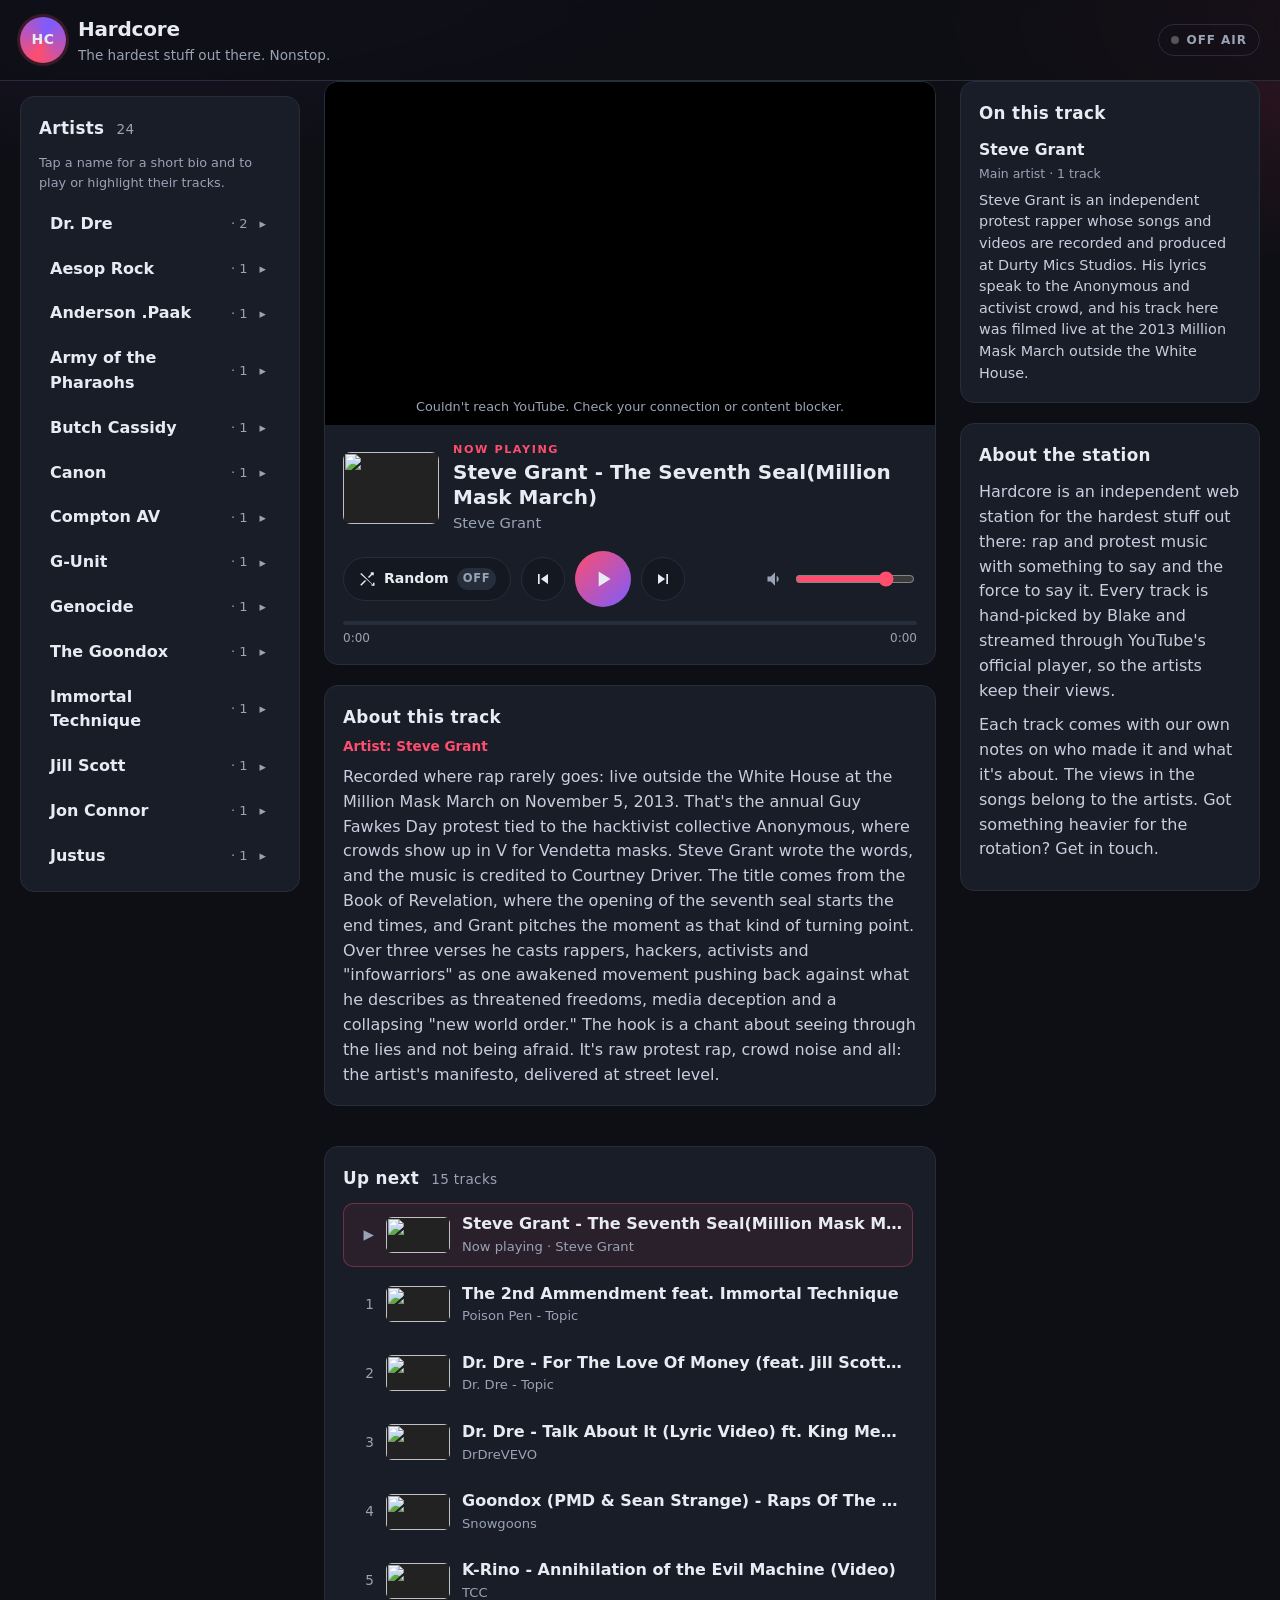
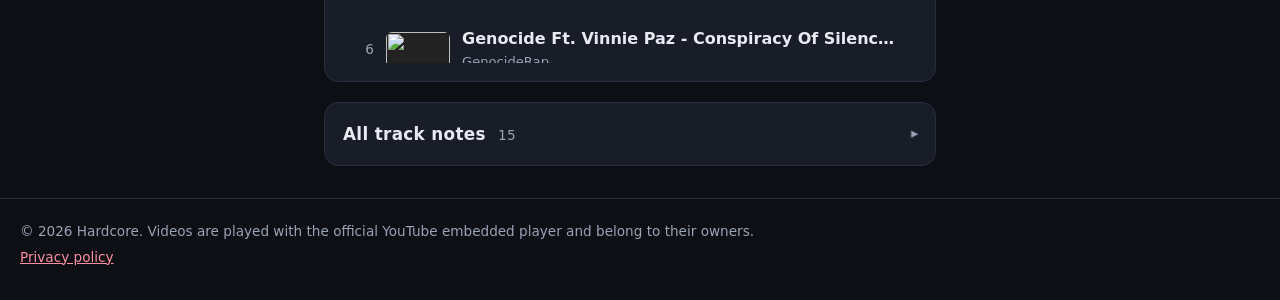
==== index.html @ 53fcd646 "Add Google Analytics tag and privacy note" ====
<!doctype html>
<html lang="en">
<head>
  <!-- Google tag (gtag.js) -->
  <script async src="https://www.googletagmanager.com/gtag/js?id=G-LC9YPE2Z0P"></script>
  <script>
    window.dataLayer = window.dataLayer || [];
    function gtag(){dataLayer.push(arguments);}
    gtag('js', new Date());

    gtag('config', 'G-LC9YPE2Z0P');
  </script>
  <meta charset="utf-8" />
  <meta name="viewport" content="width=device-width, initial-scale=1" />
  <title>Hardcore</title>
  <meta name="description" content="Hardcore: the hardest stuff out there. Hand-picked music videos with original track notes." />
  <meta name="theme-color" content="#0d0f14" />
  <link rel="icon" href="favicon.svg" type="image/svg+xml" />
  <link rel="stylesheet" href="styles.css?v=202610160200" />
  <meta name="google-adsense-account" content="ca-pub-7577658984506050">
  <script async src="https://pagead2.googlesyndication.com/pagead/js/adsbygoogle.js?client=ca-pub-7577658984506050" crossorigin="anonymous"></script>
  <noscript><style>.layout[data-pending] #now-note-card ~ *, .layout[data-pending] .side-col > *, .layout[data-pending] ~ * { display: revert; }</style></noscript>
</head>
<body>
  <header class="site-header">
    <div class="wrap header-inner">
      <a class="brand" href="./">
        <span class="logo" id="station-logo" aria-hidden="true">HC</span>
        <span class="brand-text">
          <span class="station-name" id="station-name">Hardcore</span>
          <span class="tagline" id="station-tagline">The hardest stuff out there. Nonstop.</span>
        </span>
      </a>
      <span class="on-air" id="on-air"><span class="dot"></span><span id="on-air-label">Off air</span></span>
    </div>
  </header>

  <!-- AD SLOT (empty until a manual unit is added; Auto ads run meanwhile. TODO: paste the ad unit's data-ad-slot ID from AdSense, then uncomment): Top leaderboard. 728x90 on desktop, 320x50 on mobile. -->
  <div class="wrap ad-row ad-row-top">
    <div class="ad-slot ad-728x90 ad-desktop" data-ad-size="728x90">
      <!--
      <ins class="adsbygoogle" style="display:inline-block;width:728px;height:90px"
           data-ad-client="ca-pub-7577658984506050" data-ad-slot="TODO-AD-UNIT-SLOT-ID"></ins>
      <script>(adsbygoogle = window.adsbygoogle || []).push({});</script>
      -->
    </div>
    <div class="ad-slot ad-320x50 ad-mobile" data-ad-size="320x50">
      <!--
      <ins class="adsbygoogle" style="display:inline-block;width:320px;height:50px"
           data-ad-client="ca-pub-7577658984506050" data-ad-slot="TODO-AD-UNIT-SLOT-ID"></ins>
      <script>(adsbygoogle = window.adsbygoogle || []).push({});</script>
      -->
    </div>
  </div>

  <main class="wrap layout" data-pending>
    <!-- ARTISTS: left column on wide screens; app.js moves it below the player on narrower screens. -->
    <aside class="artist-col" id="artist-col" aria-label="Artists">
      <details class="card artists" id="artists-panel">
        <summary class="artists-summary"><h2 id="artists-h">Artists <span class="queue-count" id="artists-count"></span></h2></summary>
        <p class="artists-hint">Tap a name for a short bio and to play or highlight their tracks.</p>
        <button type="button" class="artists-clear" id="artists-clear" hidden>Clear highlight</button>
        <ul class="artist-list" id="artist-list"></ul>
      </details>
    </aside>

    <div class="main-col">
      <!-- PLAYER: official YouTube IFrame Player API. Always visible, nothing on top of it. -->
      <section class="player-card" aria-label="Player">
        <div class="player-frame">
          <div id="yt-player"></div>
          <div class="player-fallback" id="player-fallback" hidden>
            Loading the YouTube player… If it doesn't appear, check your connection or content blocker.
          </div>
        </div>

        <div class="now-playing">
          <img class="np-thumb" id="np-thumb" alt="" width="96" height="72" />
          <div class="np-meta">
            <span class="np-kicker">Now playing</span>
            <h1 class="np-title" id="np-title">Tuning in…</h1>
            <a class="np-channel" id="np-channel" target="_blank" rel="noopener"></a>
          </div>
          <!-- Ratings (ratings.js). Stays hidden unless firebase-config.js holds a real config. -->
          <div class="rating" id="rating" hidden>
            <div class="rating-buttons" role="group" aria-label="Rate this track">
              <button class="rate" id="rate-up" aria-pressed="false" title="Thumbs up" aria-label="Thumbs up">
                <svg viewBox="0 0 24 24"><path d="M2 21h4V9H2v12zm20-11a2 2 0 0 0-2-2h-6.3l1-4.6v-.3c0-.4-.2-.8-.4-1.1L13.2 1 6.6 7.6C6.2 8 6 8.5 6 9v10a2 2 0 0 0 2 2h9c.8 0 1.5-.5 1.8-1.2l3-7.1c.1-.2.2-.5.2-.7v-2z"/></svg>
                <span id="rate-up-n">0</span>
              </button>
              <button class="rate rate-down" id="rate-down" aria-pressed="false" title="Thumbs down" aria-label="Thumbs down">
                <svg viewBox="0 0 24 24"><path d="M22 3h-4v12h4V3zM2 14a2 2 0 0 0 2 2h6.3l-1 4.6v.3c0 .4.2.8.4 1.1l1.1 1 6.6-6.6c.4-.4.6-.9.6-1.4V5a2 2 0 0 0-2-2H7c-.8 0-1.5.5-1.8 1.2l-3 7.1c-.1.2-.2.5-.2.7v2z"/></svg>
                <span id="rate-down-n">0</span>
              </button>
            </div>
            <span class="rate-summary" id="rate-summary" aria-live="polite"></span>
          </div>
        </div>

        <div class="controls" role="group" aria-label="Playback controls">
          <button class="ctl ctl-random" id="btn-random" type="button" aria-pressed="false"
                  title="Random: play every track once in random order, never the same track twice in a row (R)">
            <svg viewBox="0 0 24 24" aria-hidden="true"><path d="M17 3h4v4h-2V6.4l-4.3 4.3-1.4-1.4L17.6 5H17V3zM3 5.4 4.4 4l15.6 15.6V17h2v4h-4v-2h.6L3 5.4zm6.3 7.9 1.4 1.4L4.4 21 3 19.6l6.3-6.3z"/></svg>
            <span class="ctl-label">Random</span><span class="ctl-state" id="random-state">Off</span>
          </button>
          <button class="ctl" id="btn-prev" title="Previous" aria-label="Previous">
            <svg viewBox="0 0 24 24"><path d="M6 6h2v12H6zM9.5 12 18 6v12z"/></svg>
          </button>
          <button class="ctl ctl-main" id="btn-play" title="Play" aria-label="Play">
            <svg class="i-play" viewBox="0 0 24 24"><path d="M8 5v14l11-7z"/></svg>
            <svg class="i-pause" viewBox="0 0 24 24"><path d="M6 5h4v14H6zM14 5h4v14h-4z"/></svg>
          </button>
          <button class="ctl" id="btn-next" title="Next" aria-label="Next">
            <svg viewBox="0 0 24 24"><path d="M16 6h2v12h-2zM6 6l8.5 6L6 18z"/></svg>
          </button>
          <label class="volume" title="Volume">
            <svg viewBox="0 0 24 24" aria-hidden="true"><path d="M3 9v6h4l5 5V4L7 9H3zm13.5 3A4.5 4.5 0 0 0 14 8v8a4.5 4.5 0 0 0 2.5-4z"/></svg>
            <span class="sr-only">Volume</span>
            <input type="range" id="volume" min="0" max="100" value="80" />
          </label>
        </div>
        <div class="progress" aria-hidden="true"><div class="progress-bar" id="progress-bar"></div></div>
        <div class="times"><span id="t-cur">0:00</span><span id="t-dur">0:00</span></div>
      </section>

      <!-- Current track's note, directly under the player (updates on every track change). -->
      <section class="card now-note" id="now-note-card" aria-labelledby="now-note-h" aria-live="polite">
        <h2 id="now-note-h">About this track</h2>
        <p class="now-artists" id="now-artists"></p>
        <p class="now-note-text" id="now-note"></p>
      </section>

      <div id="now-artists-slot"></div>
      <div id="artists-slot"></div>

      <section class="card" aria-labelledby="queue-h">
        <h2 id="queue-h">Up next <span class="queue-count" id="queue-count"></span></h2>
        <ol class="queue" id="queue"></ol>
      </section>

      <!-- AD SLOT (empty until a manual unit is added; Auto ads run meanwhile. TODO: paste the ad unit's data-ad-slot ID from AdSense, then uncomment): Below the queue. 728x90 on desktop, 300x250 on mobile. -->
      <div class="ad-row">
        <div class="ad-slot ad-728x90 ad-desktop" data-ad-size="728x90">
          <!--
          <ins class="adsbygoogle" style="display:inline-block;width:728px;height:90px"
               data-ad-client="ca-pub-7577658984506050" data-ad-slot="TODO-AD-UNIT-SLOT-ID"></ins>
          <script>(adsbygoogle = window.adsbygoogle || []).push({});</script>
          -->
        </div>
        <div class="ad-slot ad-300x250 ad-mobile" data-ad-size="300x250">
          <!--
          <ins class="adsbygoogle" style="display:inline-block;width:300px;height:250px"
               data-ad-client="ca-pub-7577658984506050" data-ad-slot="TODO-AD-UNIT-SLOT-ID"></ins>
          <script>(adsbygoogle = window.adsbygoogle || []).push({});</script>
          -->
        </div>
      </div>

      <details class="card all-notes" id="all-notes">
        <summary><h2 id="notes-h">All track notes <span class="queue-count" id="notes-count"></span></h2></summary>
        <div id="track-notes" class="track-notes"></div>
      </details>
    </div>

    <aside class="side-col">
      <!-- AD SLOT (empty until a manual unit is added; Auto ads run meanwhile. TODO: paste the ad unit's data-ad-slot ID from AdSense, then uncomment): Sidebar medium rectangle 300x250. -->
      <div class="ad-slot ad-300x250" data-ad-size="300x250">
        <!--
        <ins class="adsbygoogle" style="display:inline-block;width:300px;height:250px"
             data-ad-client="ca-pub-7577658984506050" data-ad-slot="TODO-AD-UNIT-SLOT-ID"></ins>
        <script>(adsbygoogle = window.adsbygoogle || []).push({});</script>
        -->
      </div>

      <!-- Artists on the current track. app.js moves this card under the track note on narrow layouts. -->
      <section class="card now-artists-card" id="now-artists-card" aria-labelledby="now-artists-h" aria-live="polite">
        <h2 id="now-artists-h">On this track</h2>
        <div class="now-artists-list" id="now-artists-list"></div>
      </section>

      <section class="card about" aria-labelledby="about-h">
        <h2 id="about-h">About the station</h2>
        <div id="about"></div>
      </section>
    </aside>
  </main>

  <footer class="site-footer">
    <div class="wrap">
      <p>© <span id="year"></span> <span class="station-name-ref">Hardcore</span>. Videos are played with the official YouTube embedded player and belong to their owners.</p>
      <p><a href="privacy.html">Privacy policy</a></p>
    </div>
  </footer>

  <script src="playlist.js?v=202610160200"></script>
  <script src="track-meta.js?v=202610160200" onerror="window.TRACK_META = {}"></script>
  <script src="artists.js?v=202610160200" onerror="window.STATION_ARTISTS = {}"></script>
  <script src="app.js?v=202610160200"></script>
  <script src="firebase-config.js"></script>
  <script type="module" src="ratings.js?v=202610160200"></script>
</body>
</html>
---- styles.css ----
:root {
  --bg: #0d0f14;
  --bg-2: #141821;
  --card: #181d28;
  --line: #262d3b;
  --text: #e8ebf2;
  --muted: #9aa3b5;
  --accent: #ff4d6d;
  --accent-2: #7c5cff;
  --radius: 14px;
  --max: 1180px;
}
* { box-sizing: border-box; }
html, body { margin: 0; }
body {
  background: radial-gradient(1200px 600px at 10% -10%, #24183a 0%, transparent 60%),
              radial-gradient(900px 500px at 110% 0%, #3a1624 0%, transparent 55%), var(--bg);
  color: var(--text);
  font: 16px/1.55 system-ui, -apple-system, "Segoe UI", Roboto, Inter, sans-serif;
  min-height: 100vh;
}
a { color: #ff8fa3; }
.wrap { max-width: var(--max); margin: 0 auto; padding: 0 20px; }
.sr-only { position: absolute; width: 1px; height: 1px; overflow: hidden; clip: rect(0 0 0 0); }

/* Header */
.site-header { border-bottom: 1px solid var(--line); background: rgba(13,15,20,.7); backdrop-filter: blur(8px); position: sticky; top: 0; z-index: 10; }
.header-inner { display: flex; align-items: center; justify-content: space-between; gap: 12px; padding-top: 14px; padding-bottom: 14px; }
.brand { display: flex; align-items: center; gap: 12px; color: inherit; text-decoration: none; min-width: 0; }
.logo {
  width: 46px; height: 46px; flex: none; border-radius: 50%;
  display: grid; place-items: center; font-weight: 800; font-size: 14px; letter-spacing: .5px;
  background: conic-gradient(from 200deg, var(--accent), var(--accent-2), var(--accent));
  box-shadow: 0 0 0 3px rgba(255,77,109,.18);
  overflow: hidden;
}
.logo img { width: 100%; height: 100%; object-fit: cover; }
.brand-text { display: flex; flex-direction: column; min-width: 0; }
.station-name { font-weight: 800; font-size: 1.25rem; letter-spacing: -.01em; }
.tagline { color: var(--muted); font-size: .85rem; white-space: nowrap; overflow: hidden; text-overflow: ellipsis; }
.on-air { display: inline-flex; align-items: center; gap: 8px; font-size: .75rem; font-weight: 700; text-transform: uppercase; letter-spacing: .08em;
  padding: 6px 12px; border-radius: 999px; border: 1px solid var(--line); color: var(--muted); flex: none; }
.on-air .dot { width: 8px; height: 8px; border-radius: 50%; background: #555; }
.on-air.live { color: #fff; border-color: rgba(255,77,109,.5); }
.on-air.live .dot { background: var(--accent); box-shadow: 0 0 0 0 rgba(255,77,109,.7); animation: pulse 1.6s infinite; }
@keyframes pulse { 70% { box-shadow: 0 0 0 8px rgba(255,77,109,0); } 100% { box-shadow: 0 0 0 0 rgba(255,77,109,0); } }

/* Ad slots: always outside/around the player. Empty containers are display:none (no box, no label,
   no flex gap). A slot shows once AdSense fills an <ins> inside it, or when you add class "ad-live"
   to it after pasting a real manual ad unit (so the unit has room to load). */
.ad-row { display: none; justify-content: center; margin: 18px auto; }
.ad-slot { display: none; position: relative; align-items: center; justify-content: center; margin: 0 auto; max-width: 100%; overflow: hidden; }
.ad-row:has(.ad-live, ins.adsbygoogle[data-ad-status="filled"]) { display: flex; }
.ad-slot:is(.ad-live, :has(ins.adsbygoogle[data-ad-status="filled"])) { display: flex; }
.ad-728x90 { width: 728px; height: 90px; }
.ad-320x50 { width: 320px; height: 50px; }
.ad-300x250 { width: 300px; height: 250px; }
.ad-slot.ad-mobile { display: none; }

/* Layout */
.layout { display: grid; grid-template-columns: minmax(0, 1fr) 300px; gap: 24px; align-items: start; padding-bottom: 32px; }
.main-col, .side-col { display: flex; flex-direction: column; gap: 20px; min-width: 0; }
.side-col { position: sticky; top: 96px; }
.card, .player-card { background: var(--card); border: 1px solid var(--line); border-radius: var(--radius); padding: 18px; }
.card h2 { margin: 0 0 12px; font-size: 1.05rem; letter-spacing: .02em; }

/* Player — prominent 16:9, never covered */
.player-card { padding: 0; overflow: hidden; }
.player-frame { position: relative; width: 100%; aspect-ratio: 16 / 9; background: #000; min-height: 200px; }
.player-frame iframe, .player-frame #yt-player { position: absolute; inset: 0; width: 100%; height: 100%; border: 0; }
.player-fallback { position: absolute; inset: auto 0 0 0; padding: 8px 12px; font-size: .8rem; color: var(--muted); text-align: center; pointer-events: none; }
.now-playing { display: flex; gap: 14px; align-items: center; padding: 16px 18px 6px; }
.np-thumb { width: 96px; height: 72px; object-fit: cover; border-radius: 8px; background: #222; flex: none; }
.np-thumb:not([src]), .np-thumb[src=""] { visibility: hidden; }
.np-meta { min-width: 0; display: flex; flex-direction: column; }
.np-kicker { font-size: .7rem; text-transform: uppercase; letter-spacing: .14em; color: var(--accent); font-weight: 700; }
.np-title { margin: 2px 0; font-size: 1.25rem; line-height: 1.25; overflow-wrap: anywhere; }
.np-channel { color: var(--muted); text-decoration: none; font-size: .92rem; }
.np-channel:hover { color: var(--text); text-decoration: underline; }

.controls { display: flex; align-items: center; gap: 10px; padding: 10px 18px 6px; flex-wrap: wrap; }
.ctl { width: 44px; height: 44px; border-radius: 50%; border: 1px solid var(--line); background: var(--bg-2); color: var(--text);
  display: grid; place-items: center; cursor: pointer; transition: transform .1s, background .2s, border-color .2s; padding: 0; }
.ctl:hover { background: #1f2533; border-color: #3a4357; }
.ctl:active { transform: scale(.94); }
.ctl svg { width: 20px; height: 20px; fill: currentColor; }
.ctl-main { width: 56px; height: 56px; border: 0; background: linear-gradient(135deg, var(--accent), var(--accent-2)); }
.ctl-main svg { width: 26px; height: 26px; }
.ctl-main:hover { background: linear-gradient(135deg, #ff6680, #8f73ff); }
.ctl .i-pause, .ctl.playing .i-play { display: none; }
.ctl.playing .i-pause { display: block; }
.ctl[aria-pressed="true"] { color: var(--accent); border-color: rgba(255,77,109,.6); }
.volume { display: flex; align-items: center; gap: 8px; margin-left: auto; color: var(--muted); }
.volume svg { width: 20px; height: 20px; fill: currentColor; }
.volume input { width: 120px; accent-color: var(--accent); }
.progress { height: 4px; background: var(--line); margin: 8px 18px 0; border-radius: 4px; overflow: hidden; }
.progress-bar { height: 100%; width: 0; background: linear-gradient(90deg, var(--accent), var(--accent-2)); transition: width .4s linear; }
.times { display: flex; justify-content: space-between; color: var(--muted); font-size: .75rem; padding: 4px 18px 16px; font-variant-numeric: tabular-nums; }

/* Queue */
.queue { list-style: none; margin: 0; padding: 0; display: flex; flex-direction: column; gap: 6px; }
.queue li button { width: 100%; display: flex; align-items: center; gap: 12px; text-align: left; padding: 8px; border-radius: 10px;
  border: 1px solid transparent; background: transparent; color: inherit; cursor: pointer; font: inherit; }
.queue li button:hover { background: var(--bg-2); border-color: var(--line); }
.queue li.current button { background: rgba(255,77,109,.08); border-color: rgba(255,77,109,.35); }
.queue .q-num { width: 22px; color: var(--muted); font-size: .85rem; text-align: right; flex: none; font-variant-numeric: tabular-nums; }
.queue img { width: 64px; height: 36px; object-fit: cover; border-radius: 6px; background: #222; flex: none; }
.queue .q-text { min-width: 0; display: flex; flex-direction: column; }
.queue .q-title { font-weight: 600; white-space: nowrap; overflow: hidden; text-overflow: ellipsis; }
.queue .q-sub { color: var(--muted); font-size: .82rem; }
.queue-empty { color: var(--muted); font-size: .9rem; }

/* Notes & about */
.track-notes article { padding: 12px 0; border-top: 1px solid var(--line); }
.track-notes article:first-child { border-top: 0; padding-top: 0; }
.track-notes h3 { margin: 0 0 4px; font-size: .98rem; }
.track-notes p, .about p { margin: 0 0 10px; color: #c8cede; }
.track-notes article.current h3::before { content: "▶ "; color: var(--accent); }

/* Current track note (under the player) */
.now-note h2 { margin-bottom: 6px; }
.now-artists { margin: 0 0 8px; color: var(--accent); font-size: .85rem; font-weight: 600; }
.now-note-text { margin: 0; color: #c8cede; }

/* Collapsible cards (<details>) */
details.card > summary { list-style: none; cursor: pointer; display: flex; align-items: center; }
details.card > summary::-webkit-details-marker { display: none; }
details.card > summary h2 { margin: 0; flex: 1; }
details.card > summary::after { content: "▾"; color: var(--muted); font-size: .9rem; transition: transform .2s; }
details.card:not([open]) > summary::after { transform: rotate(-90deg); }
details.card[open] > summary { margin-bottom: 12px; }
.all-notes .track-notes { max-height: none; overflow: visible; }

/* Artists panel */
.artist-col { position: sticky; top: 96px; min-width: 0; display: none; }
.artist-col .artists > summary { cursor: default; }
.artist-col .artists > summary::after { display: none; }
.artists-hint { margin: 0 0 10px; color: var(--muted); font-size: .8rem; }
.artists-clear { margin: 0 0 10px; font: inherit; font-size: .8rem; color: var(--text); background: var(--bg-2); border: 1px solid var(--line);
  border-radius: 999px; padding: 4px 12px; cursor: pointer; }
.artists-clear:hover { border-color: #3a4357; }
.artist-list { list-style: none; margin: 0; padding: 0 4px 0 0; display: flex; flex-direction: column; gap: 6px; }
.artist-col .artist-list { max-height: calc(100vh - 230px); overflow-y: auto; overscroll-behavior: contain; scrollbar-width: thin; scrollbar-color: #3a4357 transparent; }
#artists-slot .artist-list { max-height: 420px; overflow-y: auto; overscroll-behavior: contain; scrollbar-width: thin; scrollbar-color: #3a4357 transparent; }
.artist { width: 100%; display: flex; align-items: center; justify-content: space-between; gap: 8px; text-align: left; padding: 8px 10px;
  border-radius: 8px; border: 1px solid transparent; background: transparent; color: inherit; font: inherit; cursor: pointer; }
.artist:hover { background: var(--bg-2); border-color: var(--line); }
.artist:focus-visible, .artist-act:focus-visible, .ctl:focus-visible { outline: 2px solid var(--accent-2); outline-offset: 2px; }
.artist::after { content: "▸"; color: var(--muted); font-size: .8rem; margin-left: 4px; transition: transform .15s; }
.artist[aria-expanded="true"]::after { transform: rotate(90deg); }
.artist-item.open .artist { background: var(--bg-2); border-color: var(--line); border-bottom-left-radius: 0; border-bottom-right-radius: 0; }
.artist-item.selected .artist { border-color: rgba(124,92,255,.5); }
.artist-name { font-weight: 600; min-width: 0; overflow-wrap: anywhere; flex: 1; }
.artist-item.now-on .artist-name::before { content: "▶ "; color: var(--accent); font-size: .8em; }
.artist-count { color: var(--muted); font-size: .82rem; flex: none; font-variant-numeric: tabular-nums; }
.artist-list { gap: 2px; }
.artist-detail { padding: 8px 10px 10px; background: var(--bg-2); border: 1px solid var(--line); border-top: 0; border-radius: 0 0 8px 8px; }
.artist-detail[hidden] { display: none; }
.artist-bio { margin: 0 0 8px; color: #b4bccd; font-size: .84rem; line-height: 1.45; }
.artist-actions { display: flex; gap: 8px; flex-wrap: wrap; }
.artist-act { font: inherit; font-size: .8rem; color: var(--text); background: var(--card); border: 1px solid var(--line); border-radius: 999px;
  padding: 4px 12px; cursor: pointer; }
.artist-act:hover { border-color: #3a4357; }
.artist-act[data-play] { border-color: rgba(255,77,109,.5); }
.artist-act[aria-pressed="true"] { background: rgba(124,92,255,.18); border-color: rgba(124,92,255,.6); }
.queue li.artist-match button { border-color: rgba(124,92,255,.55); box-shadow: inset 3px 0 0 var(--accent-2); }

/* Three columns on wide desktop: artists | player + queue | ad + about */
@media (min-width: 1200px) {
  :root { --max: 1520px; }
  .layout { grid-template-columns: 280px minmax(0, 1fr) 300px; }
  .artist-col { display: block; }
}

/* Footer */
.site-footer { border-top: 1px solid var(--line); color: var(--muted); font-size: .85rem; padding: 18px 0 28px; }
.site-footer p { margin: 4px 0; }

/* Privacy page */
.prose { max-width: 760px; padding-top: 28px; padding-bottom: 40px; }
.prose h1 { margin-top: 0; }
.prose h2 { margin-top: 28px; font-size: 1.15rem; }
.prose p, .prose li { color: #c8cede; }

/* Responsive */
@media (max-width: 1000px) {
  .layout { grid-template-columns: 1fr; }
  .side-col { position: static; }
}
@media (max-width: 760px) {
  .ad-slot.ad-desktop { display: none; }
  .ad-slot.ad-mobile:is(.ad-live, :has(ins.adsbygoogle[data-ad-status="filled"])) { display: flex; }
  .wrap { padding: 0 12px; }
  .ad-row-top { margin: 10px auto; }
  .station-name { font-size: 1.05rem; }
  .tagline { display: none; }
  .logo { width: 38px; height: 38px; font-size: 12px; }
  .np-thumb { width: 72px; height: 54px; }
  .np-title { font-size: 1.08rem; }
  .controls { justify-content: center; }
  .volume { margin-left: 0; width: 100%; justify-content: center; }
  .volume input { width: 60%; }
}

/* Ratings */
.rating { margin-left: auto; display: flex; flex-direction: column; align-items: flex-end; gap: 4px; flex: none; }
.rating[hidden] { display: none; }
.rating-buttons { display: flex; gap: 8px; }
.rate { display: inline-flex; align-items: center; gap: 6px; height: 36px; padding: 0 12px; border-radius: 999px;
  border: 1px solid var(--line); background: var(--bg-2); color: var(--text); font: inherit; font-size: .9rem;
  cursor: pointer; font-variant-numeric: tabular-nums; transition: background .2s, border-color .2s, color .2s; }
.rate svg { width: 16px; height: 16px; fill: currentColor; }
.rate:hover { background: #1f2533; border-color: #3a4357; }
.rate:disabled { opacity: .6; cursor: default; }
.rate[aria-pressed="true"] { color: #fff; border-color: transparent; background: linear-gradient(135deg, var(--accent), var(--accent-2)); }
.rate-down[aria-pressed="true"] { background: #3a4357; }
.rate-summary { color: var(--muted); font-size: .78rem; }
.queue .q-rating { margin-left: auto; flex: none; font-size: .78rem; color: var(--muted); padding-left: 8px; font-variant-numeric: tabular-nums; }
@media (max-width: 760px) {
  .now-playing { flex-wrap: wrap; }
  .rating { margin-left: 0; width: 100%; flex-direction: row; align-items: center; justify-content: space-between; }
}

/* Long lists: queue and track notes scroll inside their cards */
.queue { max-height: 460px; overflow-y: auto; overscroll-behavior: contain; padding-right: 4px; scrollbar-width: thin; scrollbar-color: #3a4357 transparent; }
.track-notes { max-height: 520px; overflow-y: auto; overscroll-behavior: contain; padding-right: 6px; scrollbar-width: thin; scrollbar-color: #3a4357 transparent; }
.queue::-webkit-scrollbar, .track-notes::-webkit-scrollbar { width: 6px; }
.queue::-webkit-scrollbar-thumb, .track-notes::-webkit-scrollbar-thumb { background: #3a4357; border-radius: 6px; }
.queue-count { color: var(--muted); font-weight: 400; font-size: .85rem; margin-left: 6px; }
@media (max-width: 760px) { .queue { max-height: 360px; } .track-notes { max-height: 420px; } }

/* Ad row inside the main column: if the column is narrower than 728px, use the 300x250 unit instead. */
.main-col { container-type: inline-size; container-name: maincol; }
.main-col > .ad-row { width: 100%; }
@container maincol (max-width: 727px) {
  .ad-row .ad-slot.ad-desktop { display: none; }
  .ad-row .ad-slot.ad-mobile:is(.ad-live, :has(ins.adsbygoogle[data-ad-status="filled"])) { display: flex; }
}
.np-meta { flex: 1 1 0; }

/* Random toggle: labeled pill */
.ctl-random { width: auto; height: 44px; padding: 0 14px; border-radius: 999px; display: inline-flex; align-items: center; gap: 8px; font: inherit; font-size: .88rem; font-weight: 600; }
.ctl-random svg { width: 18px; height: 18px; }
.ctl-random .ctl-state { font-size: .72rem; font-weight: 700; text-transform: uppercase; letter-spacing: .06em; padding: 2px 6px; border-radius: 999px;
  background: var(--line); color: var(--muted); }
.ctl-random[aria-pressed="true"] { color: #fff; border-color: rgba(255,77,109,.7); background: rgba(255,77,109,.14); }
.ctl-random[aria-pressed="true"] .ctl-state { background: var(--accent); color: #fff; }
.queue li.cycle-start { margin-top: 10px; padding-top: 8px; border-top: 1px dashed var(--line); }
.queue li.cycle-start::before { content: "Next random cycle"; display: block; color: var(--muted); font-size: .72rem; text-transform: uppercase; letter-spacing: .08em; margin: 0 0 4px 8px; }

/* "On this track" artists card (right sidebar, or under the track note on narrow layouts) */
.now-artists-card[hidden] { display: none; }
.now-artists-list { display: flex; flex-direction: column; gap: 12px; }
.na-item { padding-top: 12px; border-top: 1px solid var(--line); }
.na-item:first-child { padding-top: 0; border-top: 0; }
.na-name { margin: 0; font-size: .98rem; }
.na-meta { display: block; color: var(--muted); font-size: .78rem; margin: 2px 0 6px; }
.na-bio { margin: 0; color: #c8cede; font-size: .9rem; line-height: 1.5; }
/* The sidebar now holds a variable-height card, so it scrolls with the page instead of sticking. */
.side-col { position: static; }
/* Reserve room for the Now Playing title (2 lines) and channel so filling them in on load doesn't shift the page. */
.np-title { min-height: 2.5em; }
.np-channel { display: block; min-height: 1.45em; }
/* Until app.js has rendered (track note, artists, queue), keep the cards below the track note and the
   sidebar cards out of layout. They then appear in place instead of being pushed around (no layout shift). */
.layout[data-pending] #now-note-card ~ *, .layout[data-pending] .side-col > :not(.ad-slot), .layout[data-pending] ~ * { display: none; }
/* Wide layout: the Artists panel lives in the left column, so its narrow-layout slot never renders
   (it would otherwise flash in the main column before app.js moves the panel). */
@media (min-width: 1200px) { #artists-slot { display: none; } }
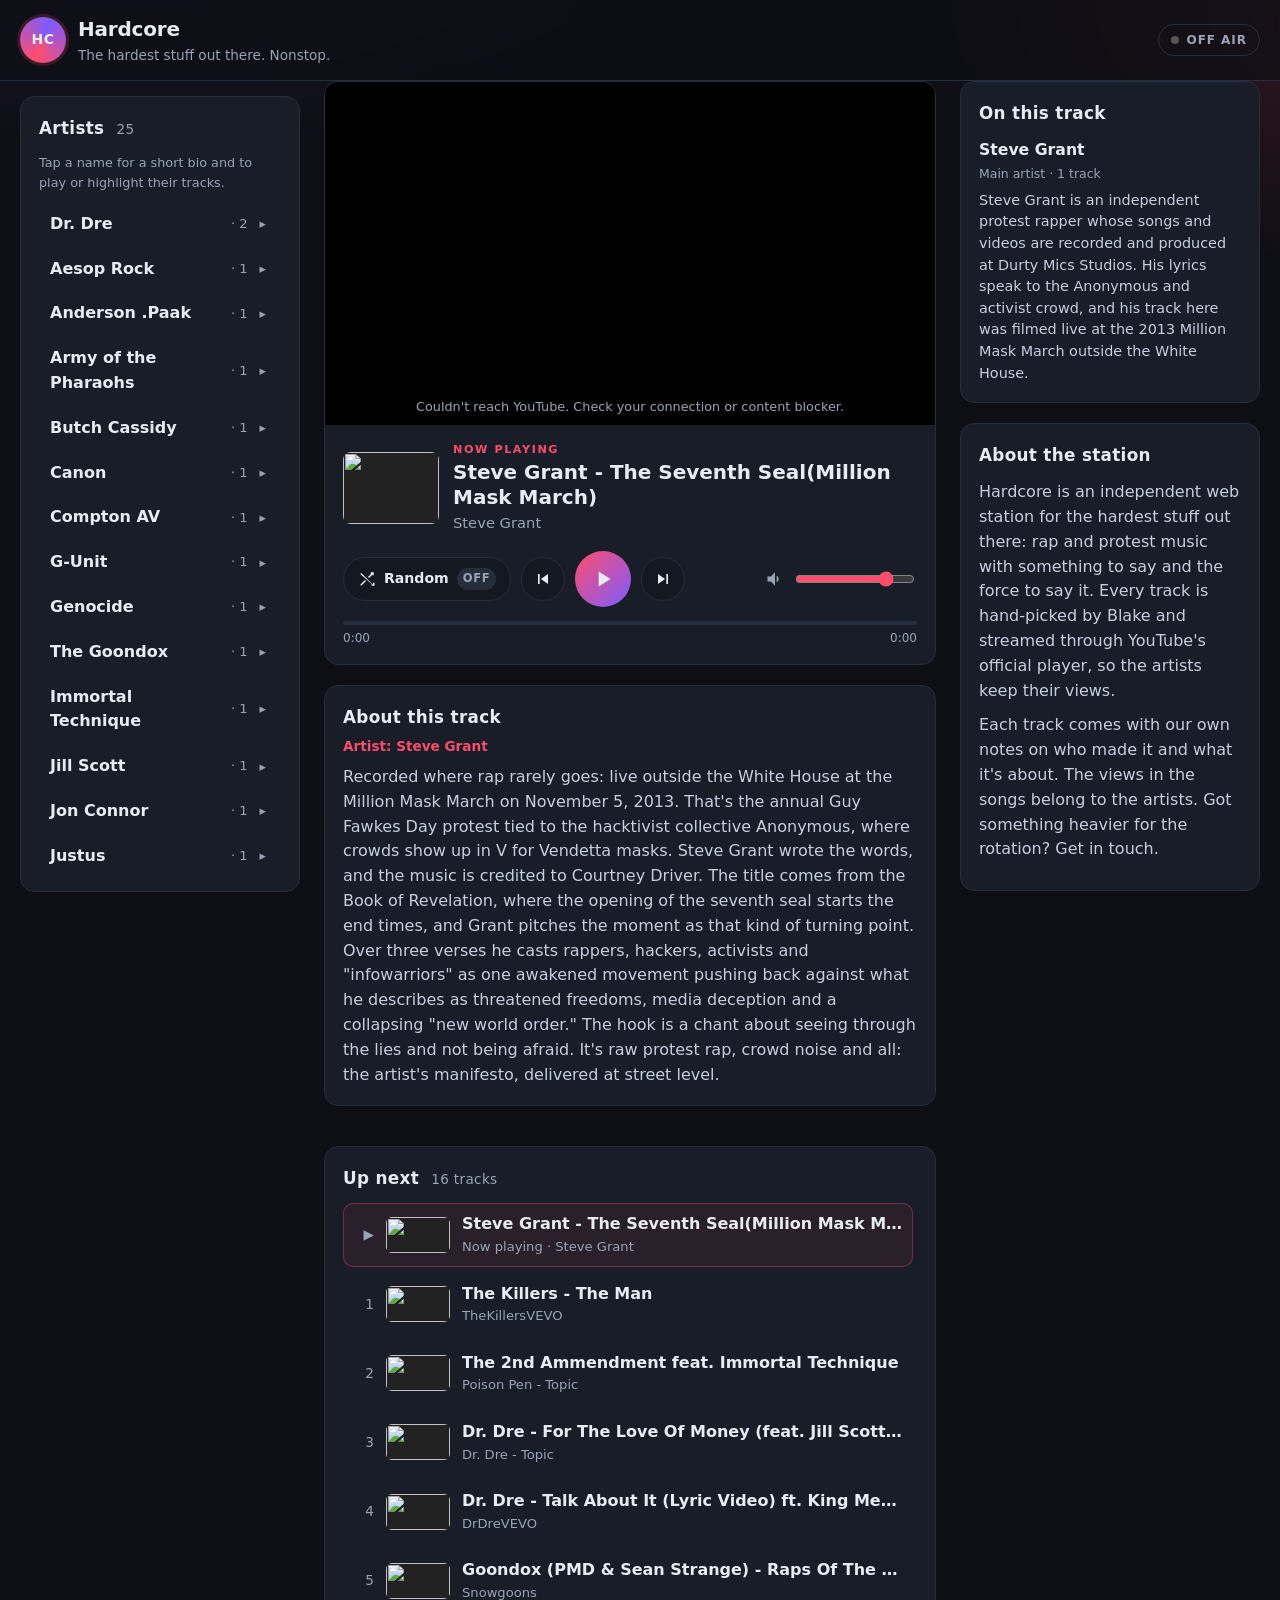
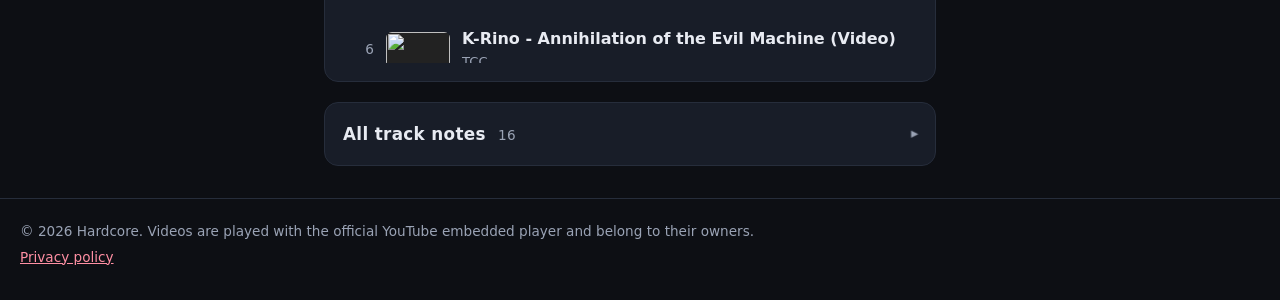
==== commit 3260fdcd: "Add The Killers - The Man as track 2 with note, artist bio, sources" ====
--- a/index.html
+++ b/index.html
@@ -16,7 +16,7 @@
   <meta name="description" content="Hardcore: the hardest stuff out there. Hand-picked music videos with original track notes." />
   <meta name="theme-color" content="#0d0f14" />
   <link rel="icon" href="favicon.svg" type="image/svg+xml" />
-  <link rel="stylesheet" href="styles.css?v=202610160200" />
+  <link rel="stylesheet" href="styles.css?v=202610221340" />
   <meta name="google-adsense-account" content="ca-pub-7577658984506050">
   <script async src="https://pagead2.googlesyndication.com/pagead/js/adsbygoogle.js?client=ca-pub-7577658984506050" crossorigin="anonymous"></script>
   <noscript><style>.layout[data-pending] #now-note-card ~ *, .layout[data-pending] .side-col > *, .layout[data-pending] ~ * { display: revert; }</style></noscript>
@@ -192,11 +192,11 @@
     </div>
   </footer>
 
-  <script src="playlist.js?v=202610160200"></script>
-  <script src="track-meta.js?v=202610160200" onerror="window.TRACK_META = {}"></script>
-  <script src="artists.js?v=202610160200" onerror="window.STATION_ARTISTS = {}"></script>
-  <script src="app.js?v=202610160200"></script>
+  <script src="playlist.js?v=202610221340"></script>
+  <script src="track-meta.js?v=202610221340" onerror="window.TRACK_META = {}"></script>
+  <script src="artists.js?v=202610221340" onerror="window.STATION_ARTISTS = {}"></script>
+  <script src="app.js?v=202610221340"></script>
   <script src="firebase-config.js"></script>
-  <script type="module" src="ratings.js?v=202610160200"></script>
+  <script type="module" src="ratings.js?v=202610221340"></script>
 </body>
 </html>
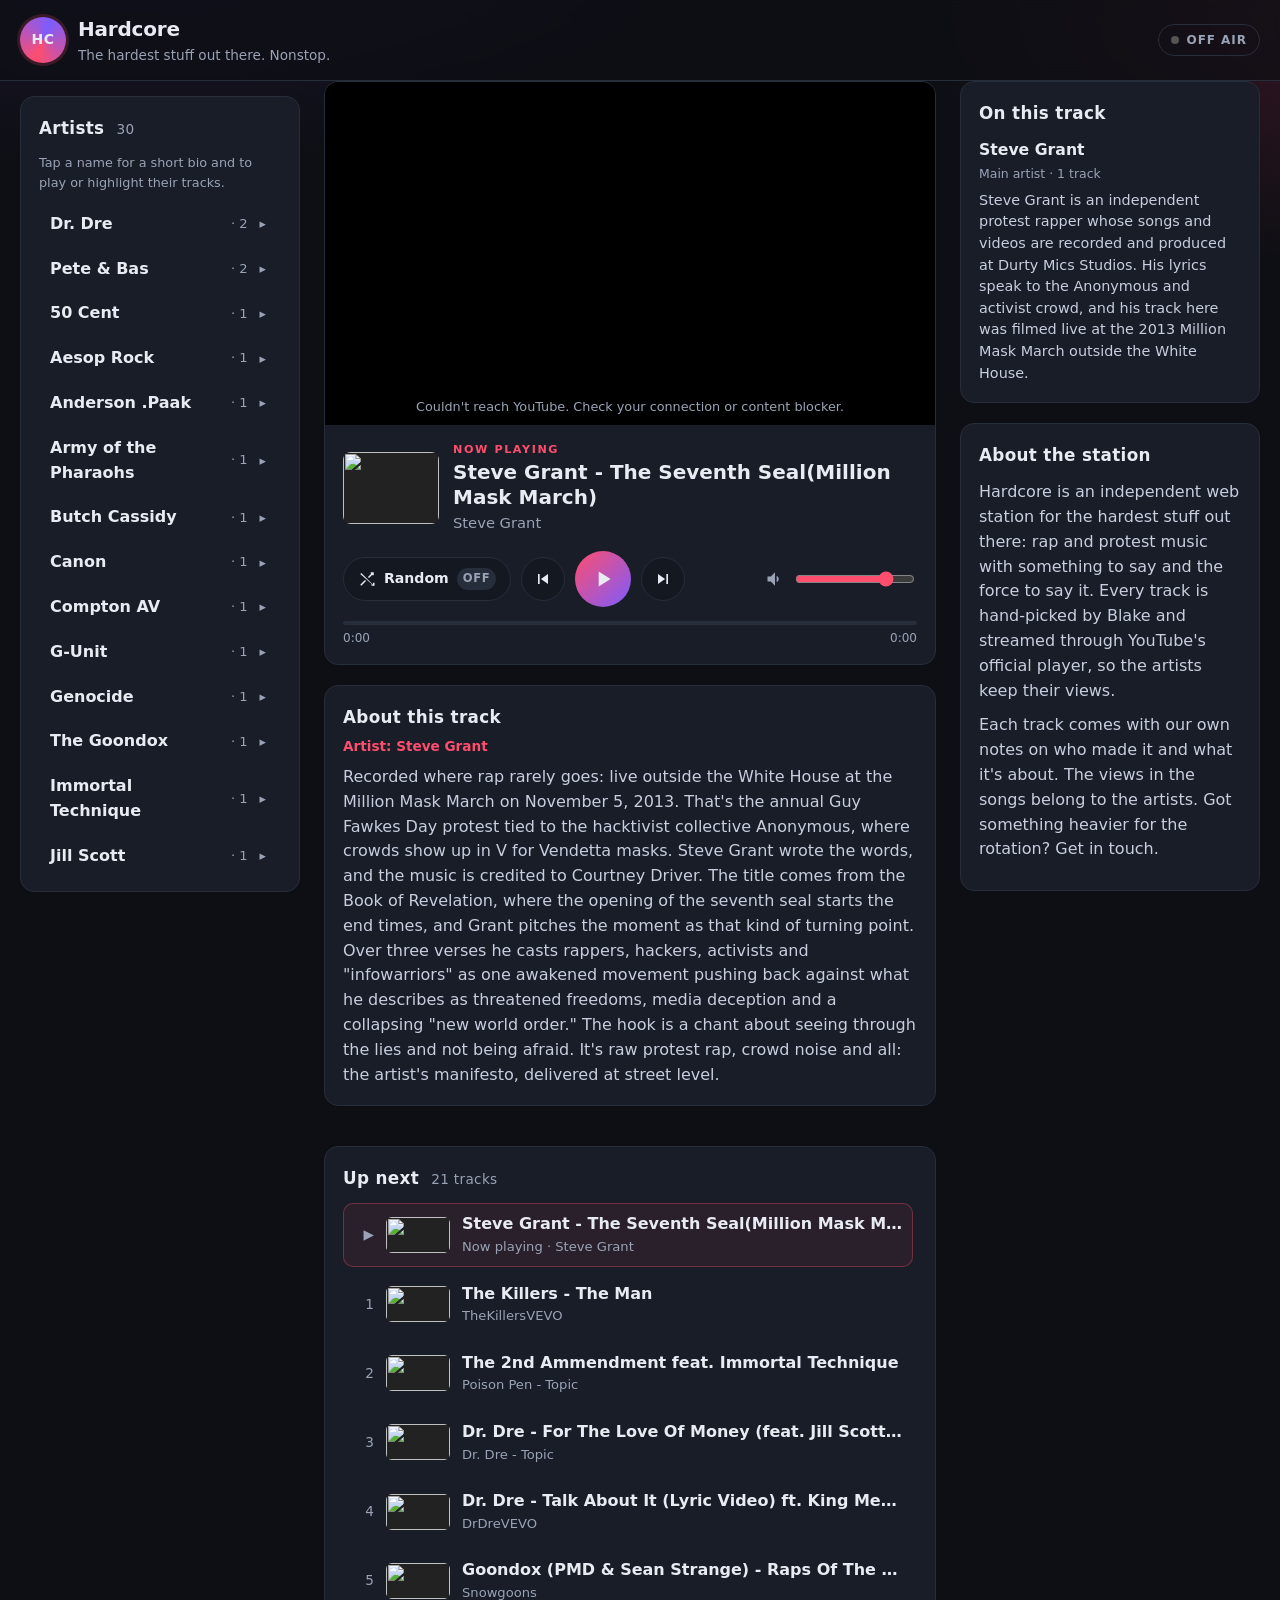
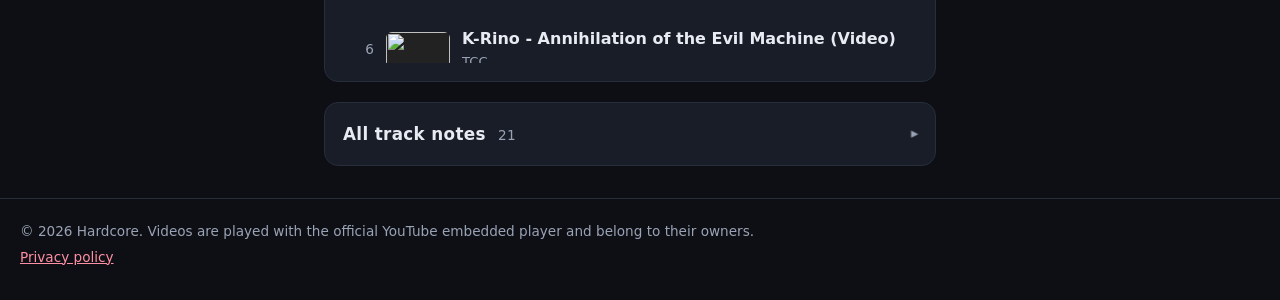
==== commit 85e727e8: "Add 5 tracks: NerdOut, Pete & Bas, Kavinsky, Papa Roach, 50 Cent" ====
--- a/index.html
+++ b/index.html
@@ -16,7 +16,7 @@
   <meta name="description" content="Hardcore: the hardest stuff out there. Hand-picked music videos with original track notes." />
   <meta name="theme-color" content="#0d0f14" />
   <link rel="icon" href="favicon.svg" type="image/svg+xml" />
-  <link rel="stylesheet" href="styles.css?v=202610221340" />
+  <link rel="stylesheet" href="styles.css?v=202610221350" />
   <meta name="google-adsense-account" content="ca-pub-7577658984506050">
   <script async src="https://pagead2.googlesyndication.com/pagead/js/adsbygoogle.js?client=ca-pub-7577658984506050" crossorigin="anonymous"></script>
   <noscript><style>.layout[data-pending] #now-note-card ~ *, .layout[data-pending] .side-col > *, .layout[data-pending] ~ * { display: revert; }</style></noscript>
@@ -192,11 +192,11 @@
     </div>
   </footer>
 
-  <script src="playlist.js?v=202610221340"></script>
-  <script src="track-meta.js?v=202610221340" onerror="window.TRACK_META = {}"></script>
-  <script src="artists.js?v=202610221340" onerror="window.STATION_ARTISTS = {}"></script>
-  <script src="app.js?v=202610221340"></script>
+  <script src="playlist.js?v=202610221350"></script>
+  <script src="track-meta.js?v=202610221350" onerror="window.TRACK_META = {}"></script>
+  <script src="artists.js?v=202610221350" onerror="window.STATION_ARTISTS = {}"></script>
+  <script src="app.js?v=202610221350"></script>
   <script src="firebase-config.js"></script>
-  <script type="module" src="ratings.js?v=202610221340"></script>
+  <script type="module" src="ratings.js?v=202610221350"></script>
 </body>
 </html>
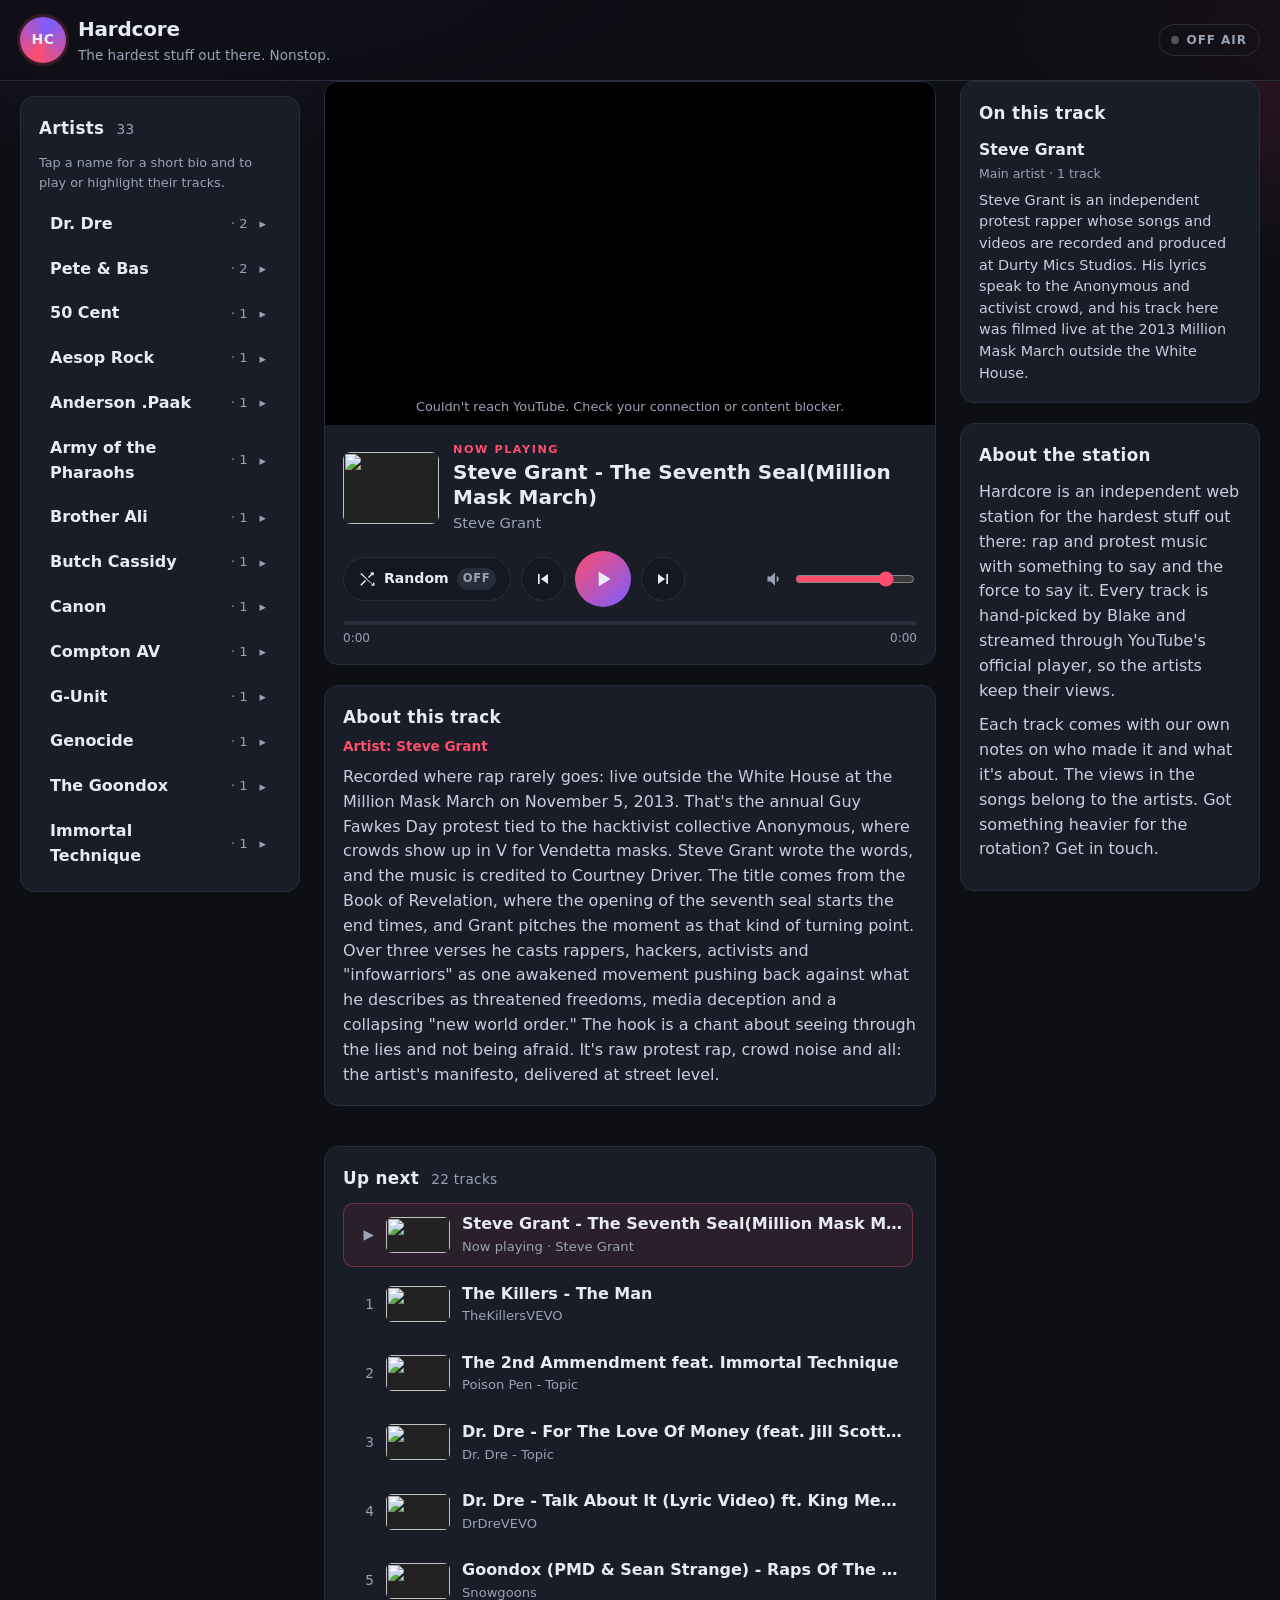
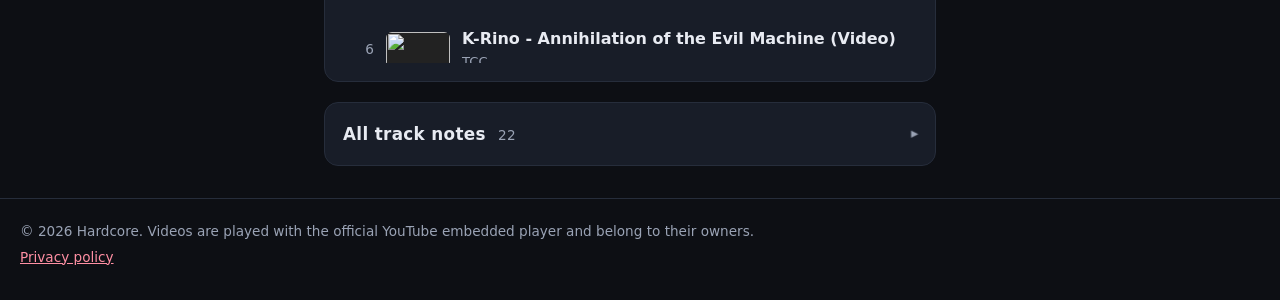
==== commit ee77163d: "Add The Dangerous Three (R.A. the Rugged Man ft. Brother Ali, Masta Ace)" ====
--- a/index.html
+++ b/index.html
@@ -16,7 +16,7 @@
   <meta name="description" content="Hardcore: the hardest stuff out there. Hand-picked music videos with original track notes." />
   <meta name="theme-color" content="#0d0f14" />
   <link rel="icon" href="favicon.svg" type="image/svg+xml" />
-  <link rel="stylesheet" href="styles.css?v=202610221350" />
+  <link rel="stylesheet" href="styles.css?v=202610221400" />
   <meta name="google-adsense-account" content="ca-pub-7577658984506050">
   <script async src="https://pagead2.googlesyndication.com/pagead/js/adsbygoogle.js?client=ca-pub-7577658984506050" crossorigin="anonymous"></script>
   <noscript><style>.layout[data-pending] #now-note-card ~ *, .layout[data-pending] .side-col > *, .layout[data-pending] ~ * { display: revert; }</style></noscript>
@@ -192,11 +192,11 @@
     </div>
   </footer>
 
-  <script src="playlist.js?v=202610221350"></script>
-  <script src="track-meta.js?v=202610221350" onerror="window.TRACK_META = {}"></script>
-  <script src="artists.js?v=202610221350" onerror="window.STATION_ARTISTS = {}"></script>
-  <script src="app.js?v=202610221350"></script>
+  <script src="playlist.js?v=202610221400"></script>
+  <script src="track-meta.js?v=202610221400" onerror="window.TRACK_META = {}"></script>
+  <script src="artists.js?v=202610221400" onerror="window.STATION_ARTISTS = {}"></script>
+  <script src="app.js?v=202610221400"></script>
   <script src="firebase-config.js"></script>
-  <script type="module" src="ratings.js?v=202610221350"></script>
+  <script type="module" src="ratings.js?v=202610221400"></script>
 </body>
 </html>
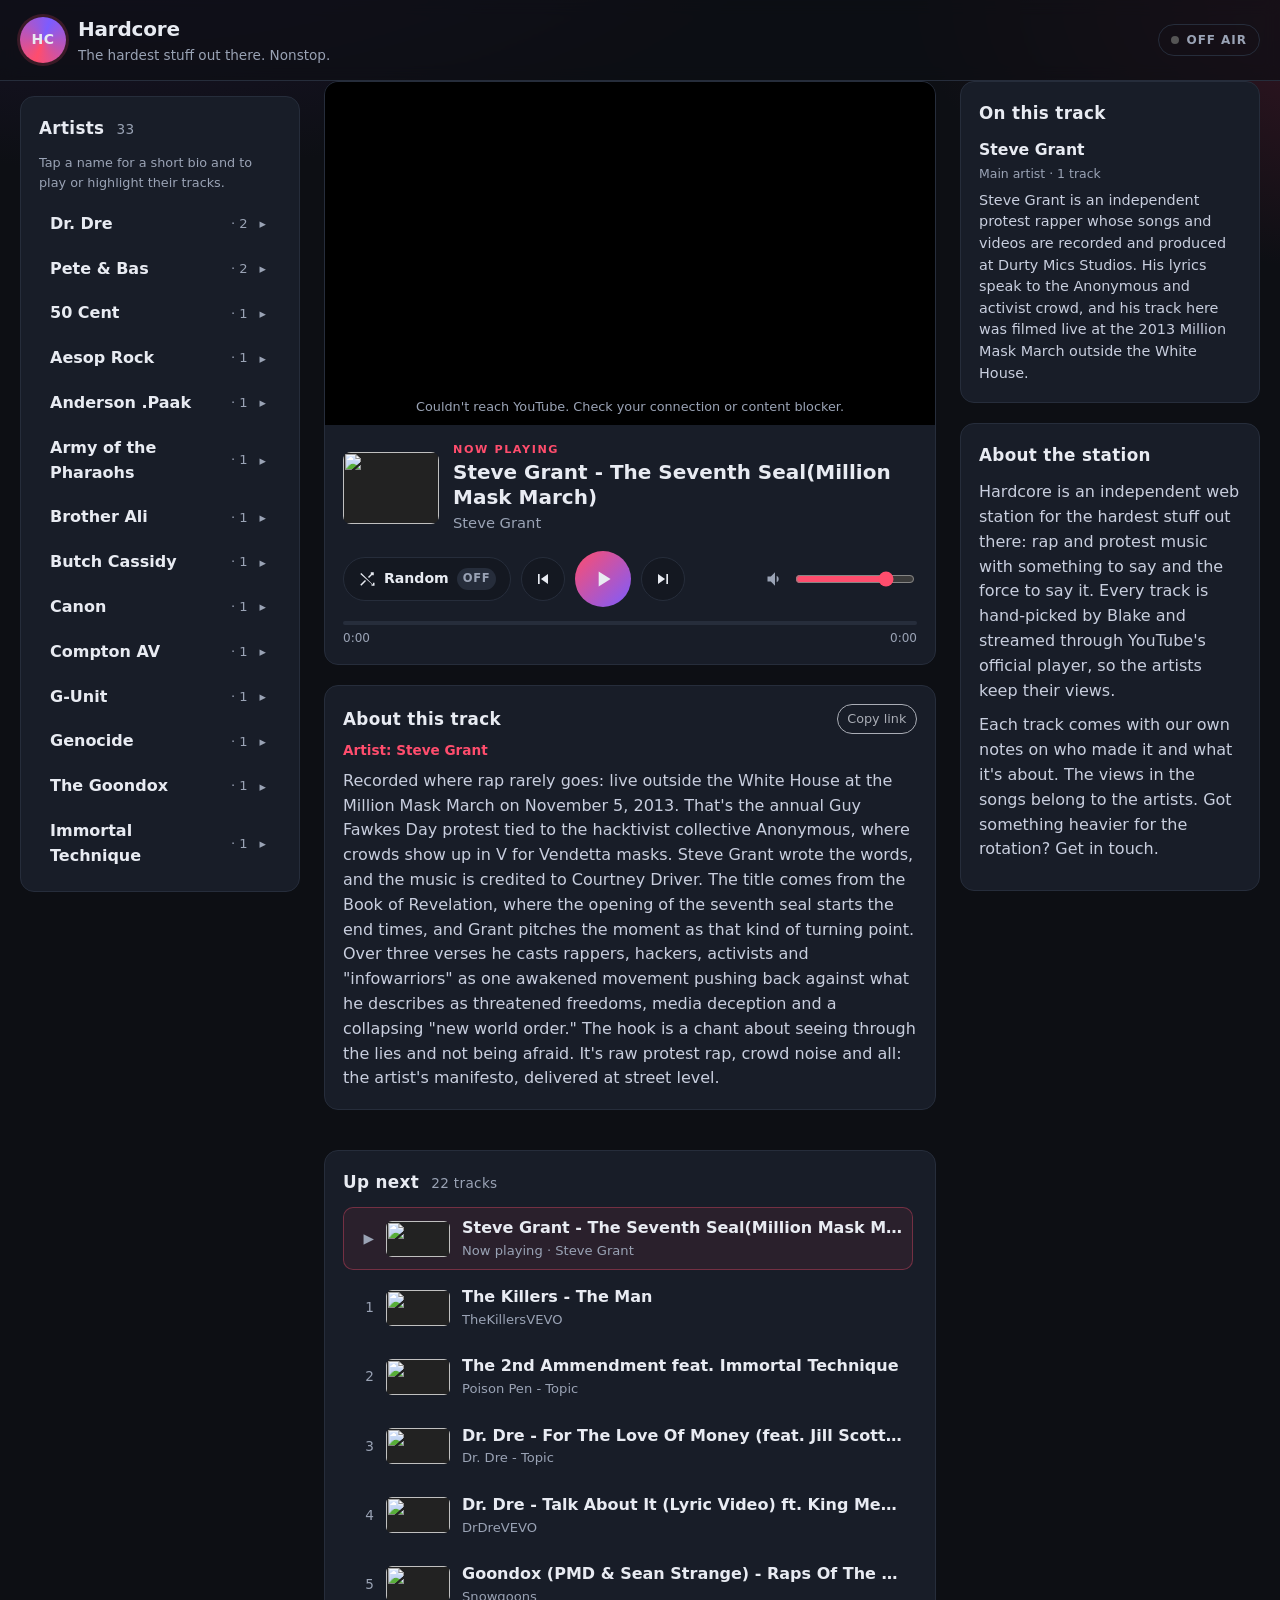
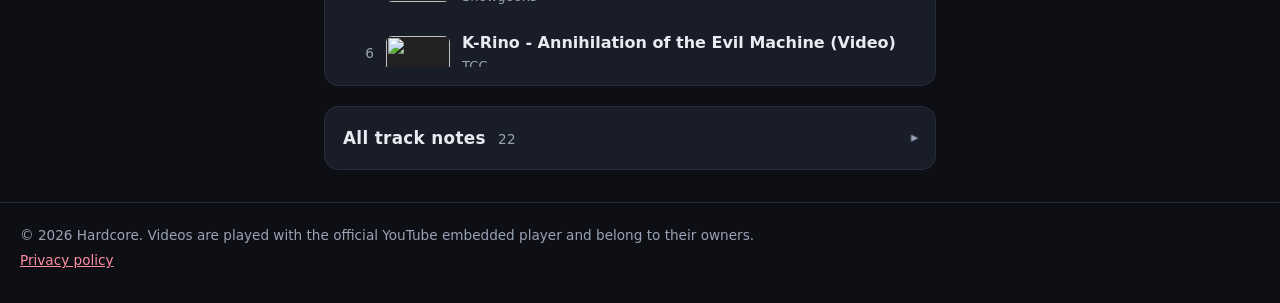
==== commit 497de906: "Shareable track URLs (?t=<videoId>) and Copy link button" ====
--- a/index.html
+++ b/index.html
@@ -16,7 +16,7 @@
   <meta name="description" content="Hardcore: the hardest stuff out there. Hand-picked music videos with original track notes." />
   <meta name="theme-color" content="#0d0f14" />
   <link rel="icon" href="favicon.svg" type="image/svg+xml" />
-  <link rel="stylesheet" href="styles.css?v=202610221400" />
+  <link rel="stylesheet" href="styles.css?v=202610221450" />
   <meta name="google-adsense-account" content="ca-pub-7577658984506050">
   <script async src="https://pagead2.googlesyndication.com/pagead/js/adsbygoogle.js?client=ca-pub-7577658984506050" crossorigin="anonymous"></script>
   <noscript><style>.layout[data-pending] #now-note-card ~ *, .layout[data-pending] .side-col > *, .layout[data-pending] ~ * { display: revert; }</style></noscript>
@@ -125,7 +125,7 @@
 
       <!-- Current track's note, directly under the player (updates on every track change). -->
       <section class="card now-note" id="now-note-card" aria-labelledby="now-note-h" aria-live="polite">
-        <h2 id="now-note-h">About this track</h2>
+        <div class="now-note-head"><h2 id="now-note-h">About this track</h2><button type="button" class="copy-link" id="btn-copy-link" title="Copy a link to this track">Copy link</button></div>
         <p class="now-artists" id="now-artists"></p>
         <p class="now-note-text" id="now-note"></p>
       </section>
@@ -192,11 +192,11 @@
     </div>
   </footer>
 
-  <script src="playlist.js?v=202610221400"></script>
-  <script src="track-meta.js?v=202610221400" onerror="window.TRACK_META = {}"></script>
-  <script src="artists.js?v=202610221400" onerror="window.STATION_ARTISTS = {}"></script>
-  <script src="app.js?v=202610221400"></script>
+  <script src="playlist.js?v=202610221450"></script>
+  <script src="track-meta.js?v=202610221450" onerror="window.TRACK_META = {}"></script>
+  <script src="artists.js?v=202610221450" onerror="window.STATION_ARTISTS = {}"></script>
+  <script src="app.js?v=202610221450"></script>
   <script src="firebase-config.js"></script>
-  <script type="module" src="ratings.js?v=202610221400"></script>
+  <script type="module" src="ratings.js?v=202610221450"></script>
 </body>
 </html>
--- a/styles.css
+++ b/styles.css
@@ -267,3 +267,9 @@
 /* Wide layout: the Artists panel lives in the left column, so its narrow-layout slot never renders
    (it would otherwise flash in the main column before app.js moves the panel). */
 @media (min-width: 1200px) { #artists-slot { display: none; } }
+
+/* Copy-link button in the "About this track" card */
+.now-note-head { display: flex; align-items: center; justify-content: space-between; gap: .75rem; margin-bottom: 6px; }
+.now-note-head h2 { margin-bottom: 0; }
+.copy-link { flex: none; font: inherit; font-size: .8rem; padding: .25rem .6rem; border-radius: 999px; border: 1px solid currentColor; background: transparent; color: inherit; opacity: .7; cursor: pointer; }
+.copy-link:hover, .copy-link:focus-visible { opacity: 1; }
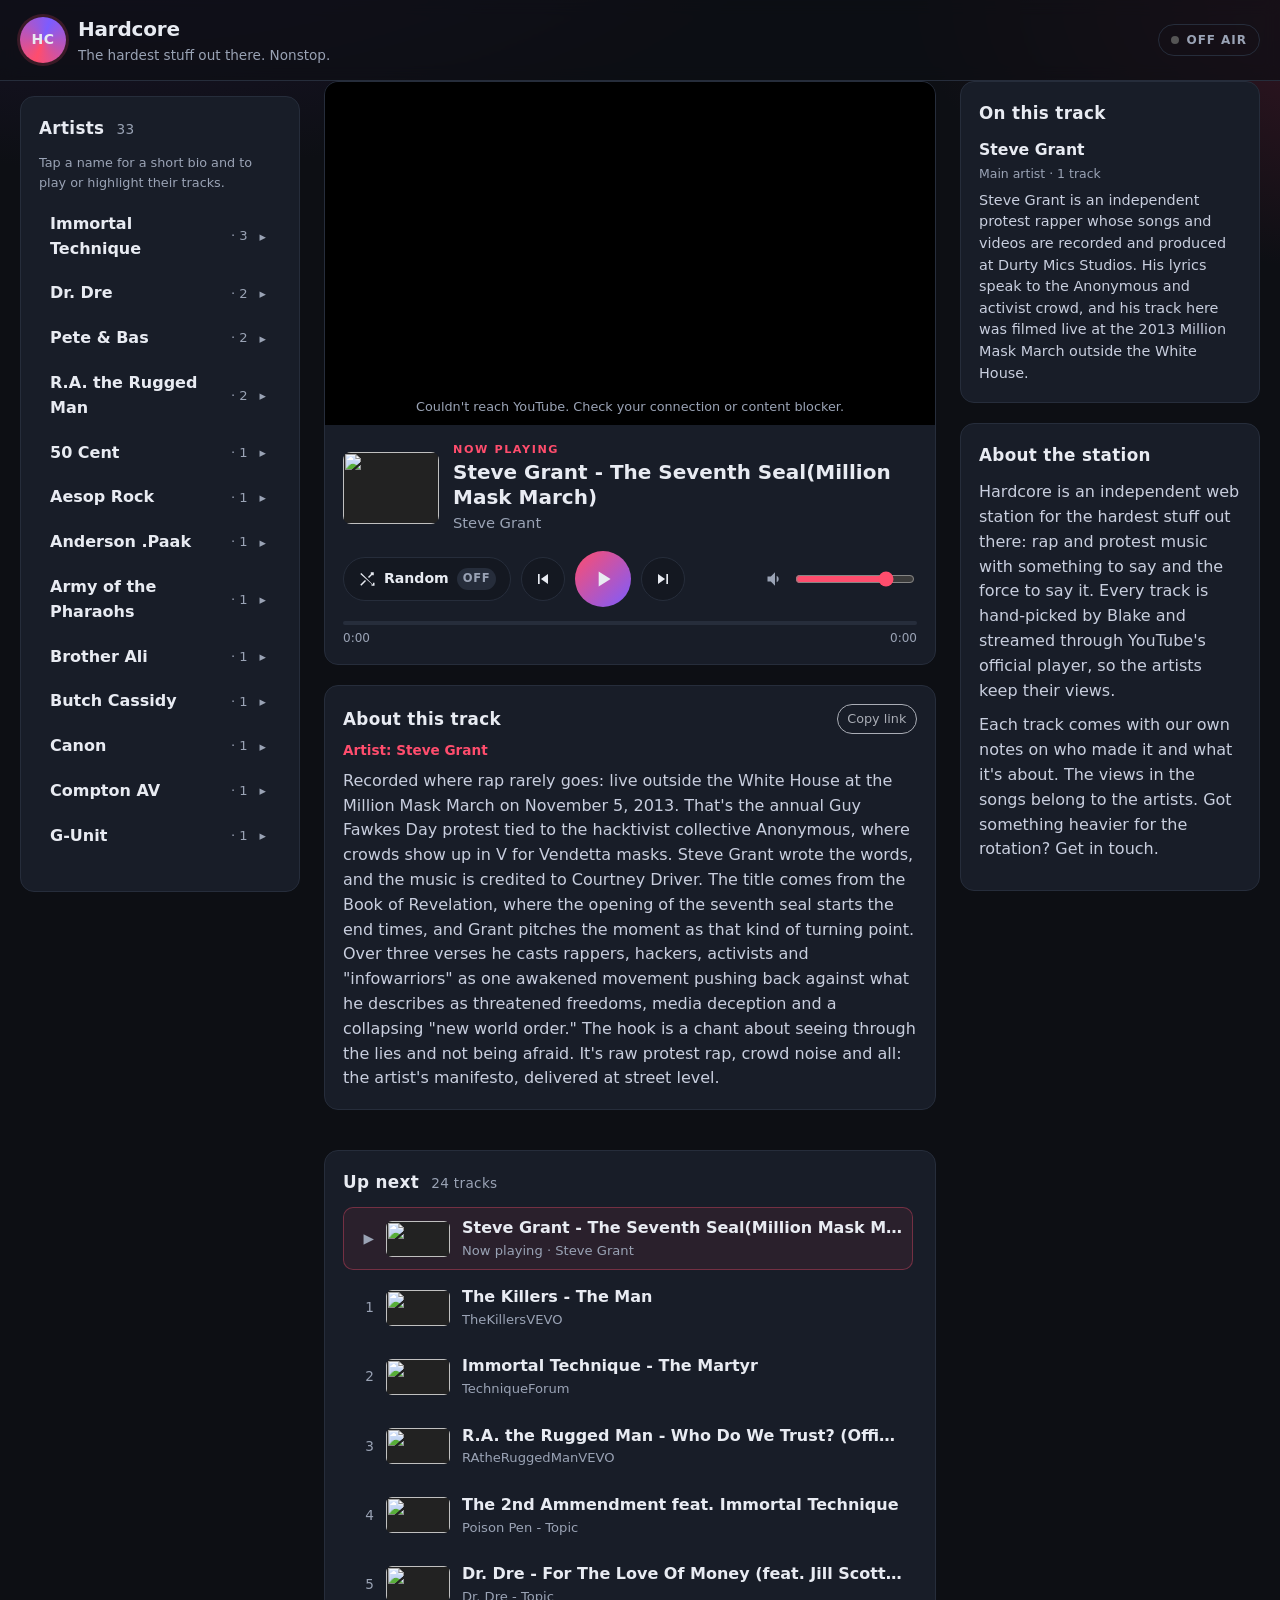
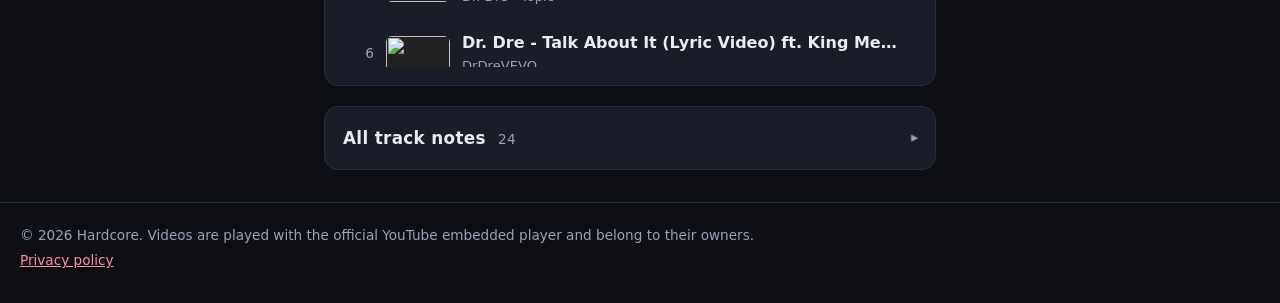
==== commit 42fa516b: "Add The Martyr (Immortal Technique) and Who Do We Trust? (R.A. the Rugged Man ft. Immortal Technique" ====
--- a/index.html
+++ b/index.html
@@ -16,7 +16,7 @@
   <meta name="description" content="Hardcore: the hardest stuff out there. Hand-picked music videos with original track notes." />
   <meta name="theme-color" content="#0d0f14" />
   <link rel="icon" href="favicon.svg" type="image/svg+xml" />
-  <link rel="stylesheet" href="styles.css?v=202610221450" />
+  <link rel="stylesheet" href="styles.css?v=202610230005" />
   <meta name="google-adsense-account" content="ca-pub-7577658984506050">
   <script async src="https://pagead2.googlesyndication.com/pagead/js/adsbygoogle.js?client=ca-pub-7577658984506050" crossorigin="anonymous"></script>
   <noscript><style>.layout[data-pending] #now-note-card ~ *, .layout[data-pending] .side-col > *, .layout[data-pending] ~ * { display: revert; }</style></noscript>
@@ -192,11 +192,11 @@
     </div>
   </footer>
 
-  <script src="playlist.js?v=202610221450"></script>
-  <script src="track-meta.js?v=202610221450" onerror="window.TRACK_META = {}"></script>
-  <script src="artists.js?v=202610221450" onerror="window.STATION_ARTISTS = {}"></script>
-  <script src="app.js?v=202610221450"></script>
+  <script src="playlist.js?v=202610230005"></script>
+  <script src="track-meta.js?v=202610230005" onerror="window.TRACK_META = {}"></script>
+  <script src="artists.js?v=202610230005" onerror="window.STATION_ARTISTS = {}"></script>
+  <script src="app.js?v=202610230005"></script>
   <script src="firebase-config.js"></script>
-  <script type="module" src="ratings.js?v=202610221450"></script>
+  <script type="module" src="ratings.js?v=202610230005"></script>
 </body>
 </html>
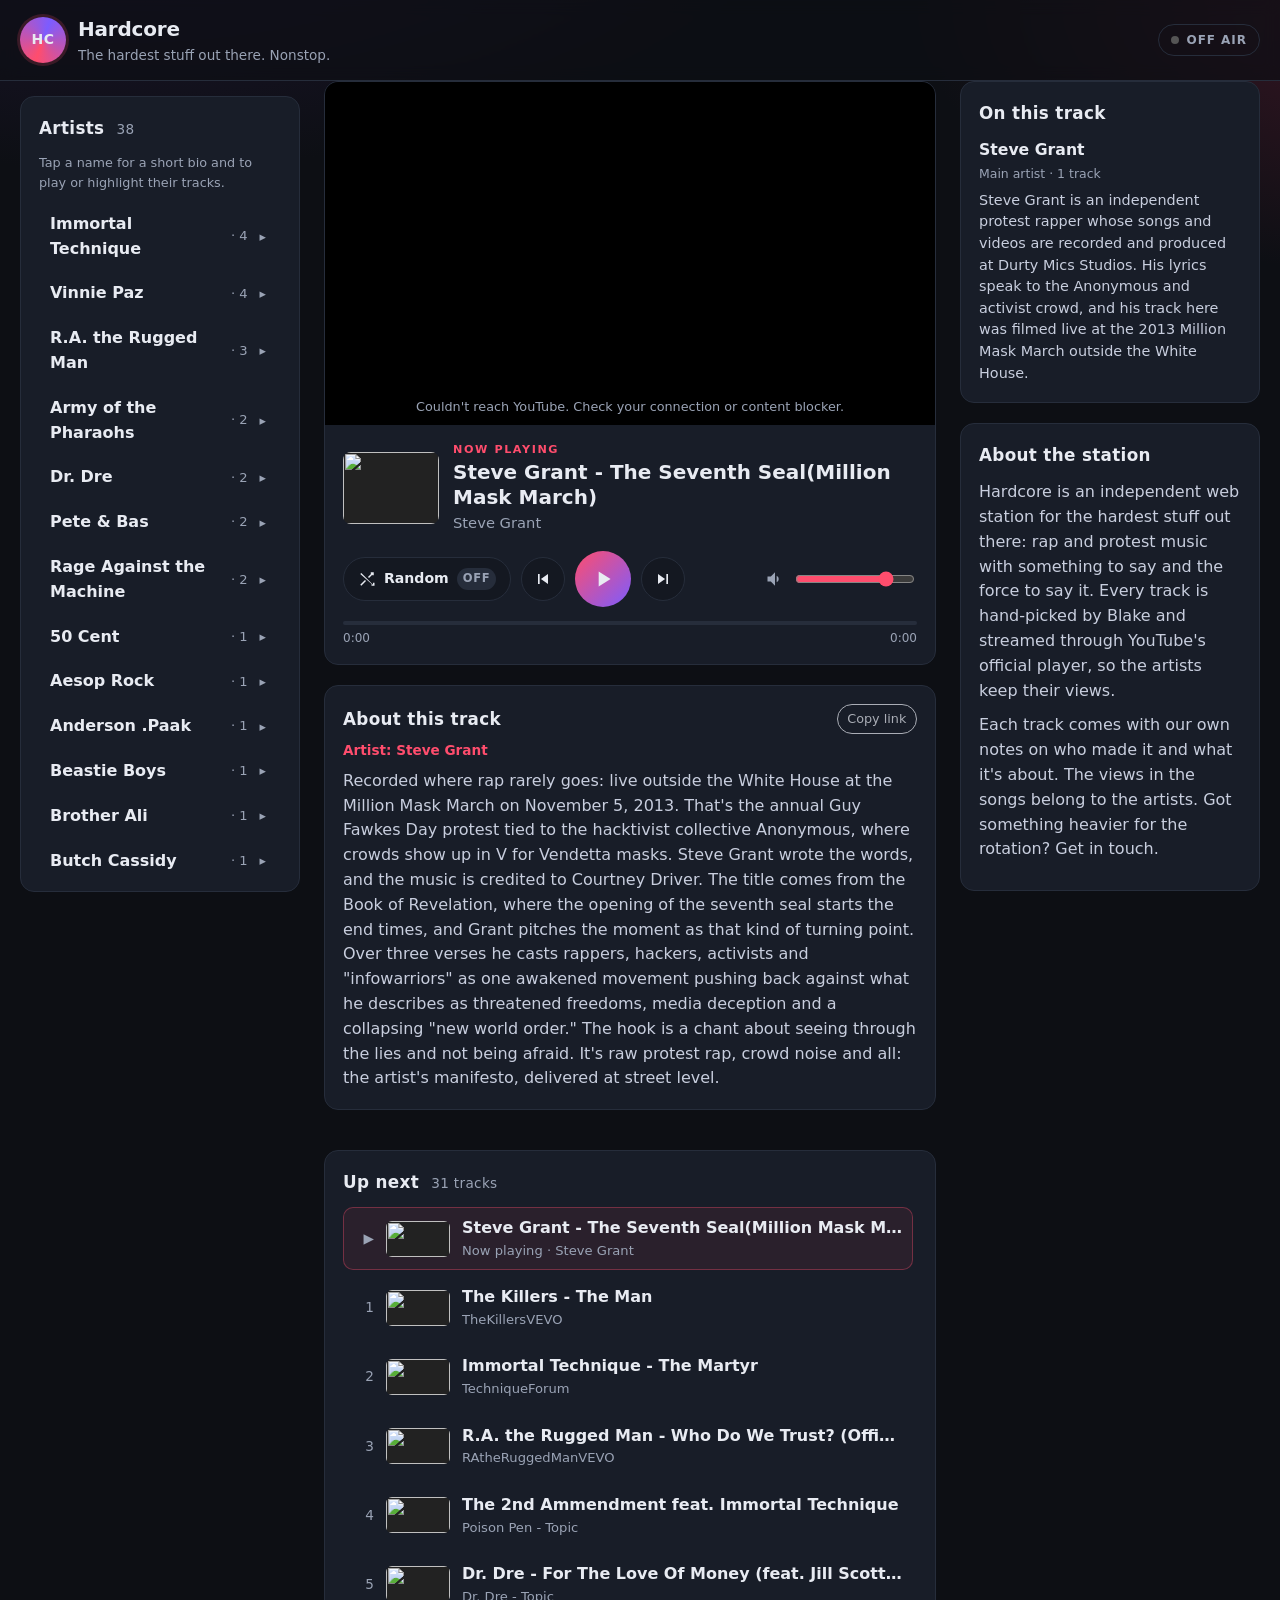
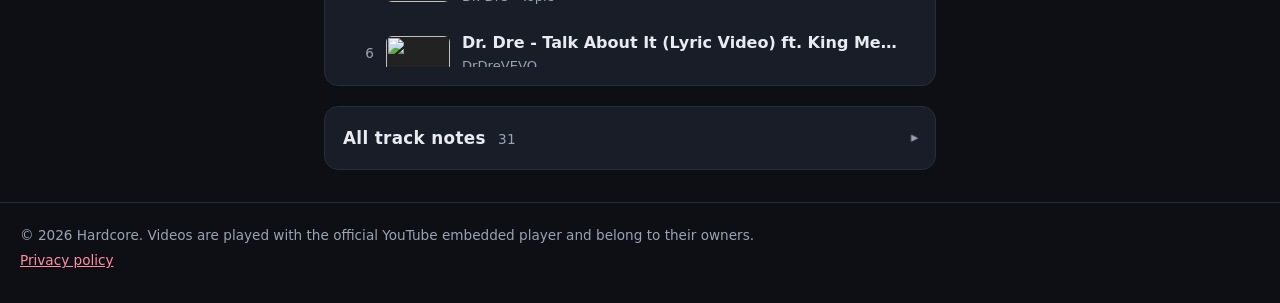
==== commit 99e9e460: "Add 7 tracks: Sure Shot, Take Hip-Hop Back, Adrenaline Junkie, Down Rodeo, Lost in Hollywood, Digita" ====
--- a/index.html
+++ b/index.html
@@ -16,7 +16,7 @@
   <meta name="description" content="Hardcore: the hardest stuff out there. Hand-picked music videos with original track notes." />
   <meta name="theme-color" content="#0d0f14" />
   <link rel="icon" href="favicon.svg" type="image/svg+xml" />
-  <link rel="stylesheet" href="styles.css?v=202610230005" />
+  <link rel="stylesheet" href="styles.css?v=202610260001" />
   <meta name="google-adsense-account" content="ca-pub-7577658984506050">
   <script async src="https://pagead2.googlesyndication.com/pagead/js/adsbygoogle.js?client=ca-pub-7577658984506050" crossorigin="anonymous"></script>
   <noscript><style>.layout[data-pending] #now-note-card ~ *, .layout[data-pending] .side-col > *, .layout[data-pending] ~ * { display: revert; }</style></noscript>
@@ -192,11 +192,11 @@
     </div>
   </footer>
 
-  <script src="playlist.js?v=202610230005"></script>
-  <script src="track-meta.js?v=202610230005" onerror="window.TRACK_META = {}"></script>
-  <script src="artists.js?v=202610230005" onerror="window.STATION_ARTISTS = {}"></script>
-  <script src="app.js?v=202610230005"></script>
+  <script src="playlist.js?v=202610260001"></script>
+  <script src="track-meta.js?v=202610260001" onerror="window.TRACK_META = {}"></script>
+  <script src="artists.js?v=202610260001" onerror="window.STATION_ARTISTS = {}"></script>
+  <script src="app.js?v=202610260001"></script>
   <script src="firebase-config.js"></script>
-  <script type="module" src="ratings.js?v=202610230005"></script>
+  <script type="module" src="ratings.js?v=202610260001"></script>
 </body>
 </html>
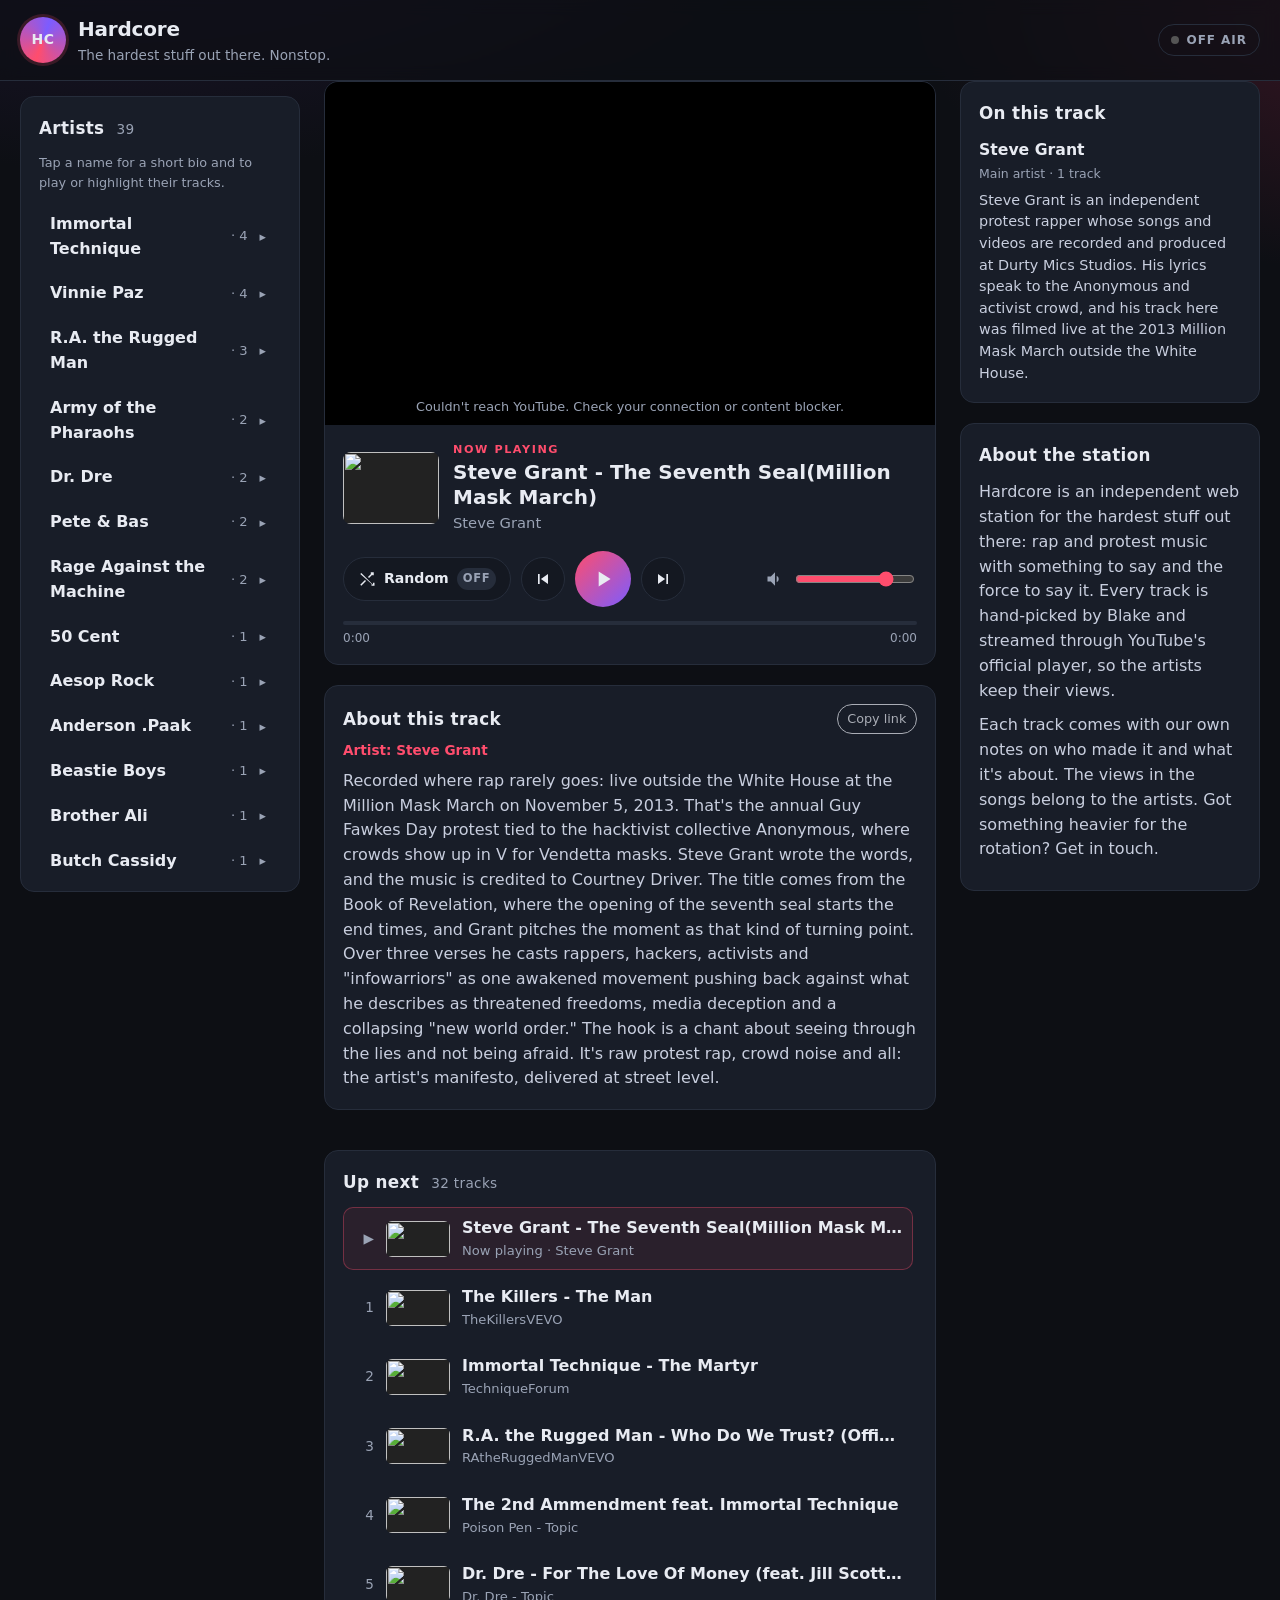
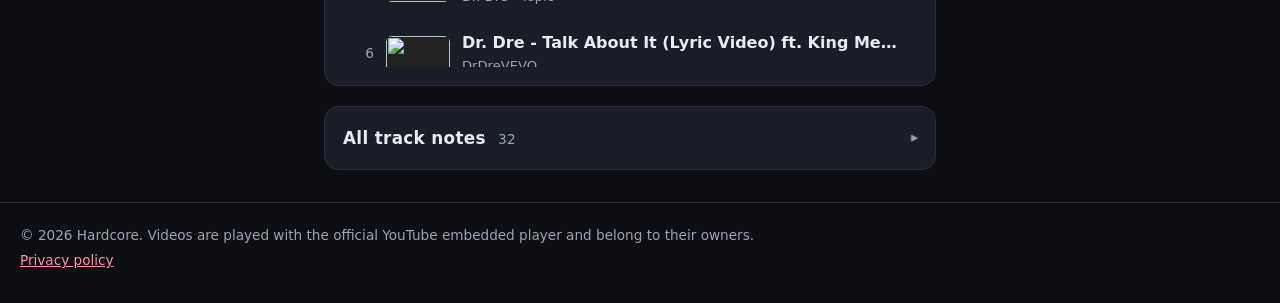
==== commit 8a42cbdb: "Add N.W.A - Fuck tha Police" ====
--- a/index.html
+++ b/index.html
@@ -16,7 +16,7 @@
   <meta name="description" content="Hardcore: the hardest stuff out there. Hand-picked music videos with original track notes." />
   <meta name="theme-color" content="#0d0f14" />
   <link rel="icon" href="favicon.svg" type="image/svg+xml" />
-  <link rel="stylesheet" href="styles.css?v=202610260001" />
+  <link rel="stylesheet" href="styles.css?v=202610270001" />
   <meta name="google-adsense-account" content="ca-pub-7577658984506050">
   <script async src="https://pagead2.googlesyndication.com/pagead/js/adsbygoogle.js?client=ca-pub-7577658984506050" crossorigin="anonymous"></script>
   <noscript><style>.layout[data-pending] #now-note-card ~ *, .layout[data-pending] .side-col > *, .layout[data-pending] ~ * { display: revert; }</style></noscript>
@@ -192,11 +192,11 @@
     </div>
   </footer>
 
-  <script src="playlist.js?v=202610260001"></script>
-  <script src="track-meta.js?v=202610260001" onerror="window.TRACK_META = {}"></script>
-  <script src="artists.js?v=202610260001" onerror="window.STATION_ARTISTS = {}"></script>
-  <script src="app.js?v=202610260001"></script>
+  <script src="playlist.js?v=202610270001"></script>
+  <script src="track-meta.js?v=202610270001" onerror="window.TRACK_META = {}"></script>
+  <script src="artists.js?v=202610270001" onerror="window.STATION_ARTISTS = {}"></script>
+  <script src="app.js?v=202610270001"></script>
   <script src="firebase-config.js"></script>
-  <script type="module" src="ratings.js?v=202610260001"></script>
+  <script type="module" src="ratings.js?v=202610270001"></script>
 </body>
 </html>
